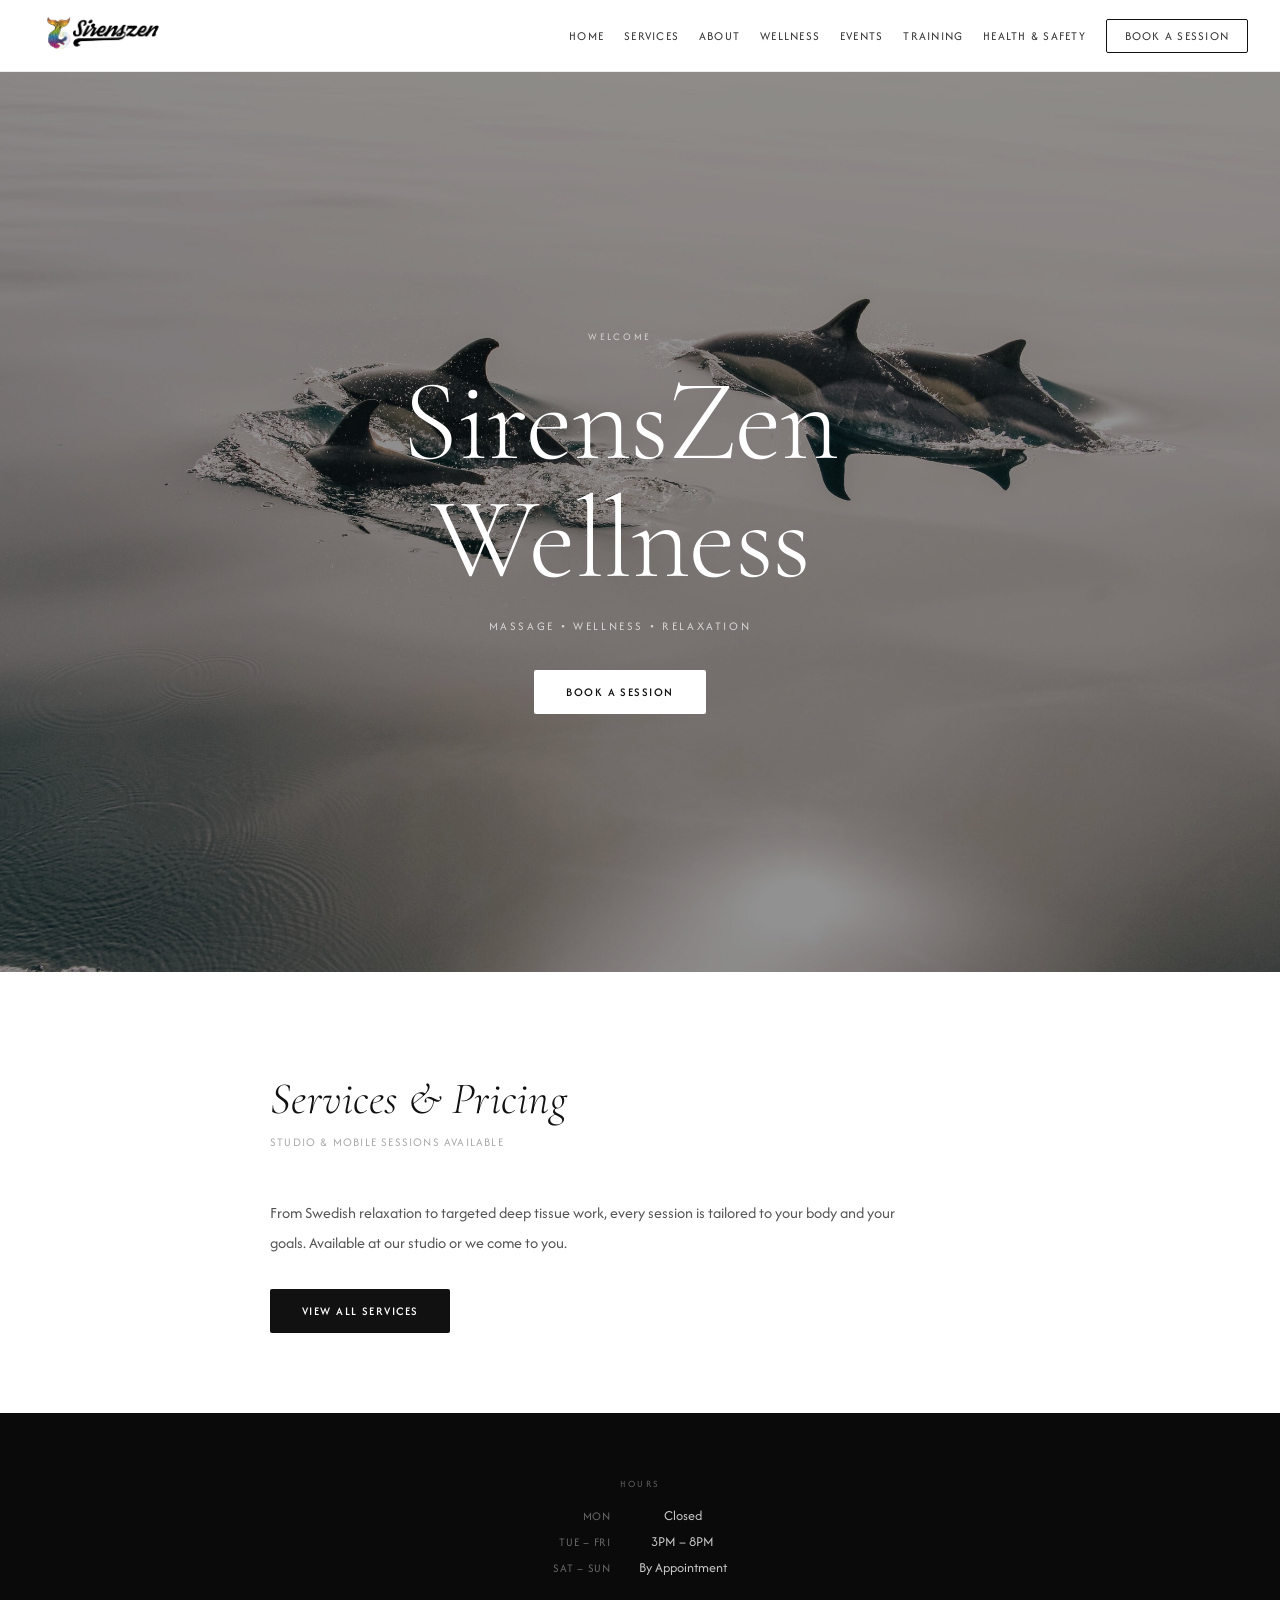
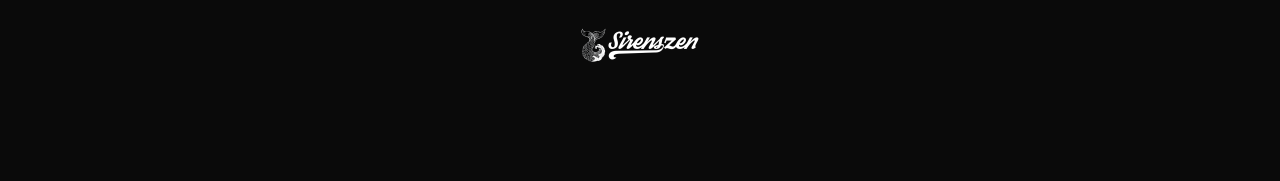
==== index.html @ 2747939c "site updated" ====
<!DOCTYPE html>
<html lang="en">
<head>
  <meta charset="UTF-8">
  <meta name="viewport" content="width=device-width, initial-scale=1.0">
  <title>SirensZen Massage &amp; Wellness | Baltimore, MD</title>
  <meta name="description" content="Baltimore's premier massage therapy studio. Swedish, deep tissue, prenatal & mobile sessions. Book your moment of total relaxation with SirensZen.">
  <link rel="canonical" href="https://sirenszenwellness.com/">
  <meta name="robots" content="index, follow">
  <meta name="theme-color" content="#0a0a0a">
  <meta property="og:type" content="website">
  <meta property="og:site_name" content="SirensZen Massage & Wellness">
  <meta property="og:url" content="https://sirenszenwellness.com/">
  <meta property="og:title" content="SirensZen Massage & Wellness | Baltimore, MD">
  <meta property="og:description" content="Baltimore's premier massage therapy studio. Swedish, deep tissue, prenatal & mobile sessions. Book your moment of total relaxation with SirensZen.">
  <meta property="og:image" content="https://sirenszenwellness.com/img/color.png">
  <meta name="twitter:card" content="summary_large_image">
  <meta name="twitter:title" content="SirensZen Massage & Wellness | Baltimore, MD">
  <meta name="twitter:description" content="Baltimore's premier massage therapy studio. Swedish, deep tissue, prenatal & mobile sessions. Book your moment of total relaxation with SirensZen.">
  <meta name="twitter:image" content="https://sirenszenwellness.com/img/color.png">
  <link rel="icon" href="favicon.ico" type="image/x-icon">
  <link rel="apple-touch-icon" href="apple-touch-icon.png">
  <link href="https://fonts.googleapis.com/css2?family=Afacad+Flux:wght@100..1000&family=Cormorant+Garamond:ital,wght@0,300;0,400;1,300;1,400&display=swap" rel="stylesheet">
  <link rel="stylesheet" href="site/styles.css">
  <script type="application/ld+json">
  {
    "@context": "https://schema.org",
    "@type": "LocalBusiness",
    "name": "SirensZen Massage & Wellness",
    "url": "https://sirenszenwellness.com/",
    "telephone": "+14439395144",
    "email": "sirenszenmassage@gmail.com",
    "image": "https://sirenszenwellness.com/img/color.png",
    "description": "Baltimore's premier massage therapy studio offering Swedish, deep tissue, prenatal, and mobile massage sessions.",
    "address": {
      "@type": "PostalAddress",
      "addressLocality": "Baltimore",
      "addressRegion": "MD",
      "addressCountry": "US"
    },
    "openingHoursSpecification": [
      {
        "@type": "OpeningHoursSpecification",
        "dayOfWeek": ["Tuesday", "Wednesday", "Thursday", "Friday"],
        "opens": "15:00",
        "closes": "20:00"
      },
      {
        "@type": "OpeningHoursSpecification",
        "dayOfWeek": ["Saturday", "Sunday"],
        "description": "By Appointment"
      }
    ],
    "hasOfferCatalog": {
      "@type": "OfferCatalog",
      "name": "Massage Services",
      "itemListElement": [
        {"@type": "Offer", "itemOffered": {"@type": "Service", "name": "Swedish Massage"}},
        {"@type": "Offer", "itemOffered": {"@type": "Service", "name": "Deep Tissue Massage"}},
        {"@type": "Offer", "itemOffered": {"@type": "Service", "name": "Prenatal Massage"}},
        {"@type": "Offer", "itemOffered": {"@type": "Service", "name": "Sports Massage"}},
        {"@type": "Offer", "itemOffered": {"@type": "Service", "name": "Trigger Point Therapy"}},
        {"@type": "Offer", "itemOffered": {"@type": "Service", "name": "Reflexology"}},
        {"@type": "Offer", "itemOffered": {"@type": "Service", "name": "Myofascial Release"}},
        {"@type": "Offer", "itemOffered": {"@type": "Service", "name": "Mobile Massage"}}
      ]
    }
  }
  </script>
  <script type="application/ld+json">
  {
    "@context": "https://schema.org",
    "@type": "BreadcrumbList",
    "itemListElement": [
      {"@type": "ListItem", "position": 1, "name": "Home", "item": "https://sirenszenwellness.com/"},
      {"@type": "ListItem", "position": 2, "name": "Services", "item": "https://sirenszenwellness.com/services.html"},
      {"@type": "ListItem", "position": 3, "name": "About", "item": "https://sirenszenwellness.com/about.html"},
      {"@type": "ListItem", "position": 4, "name": "Wellness", "item": "https://sirenszenwellness.com/wellness.html"},
      {"@type": "ListItem", "position": 5, "name": "Events", "item": "https://sirenszenwellness.com/events.html"},
      {"@type": "ListItem", "position": 6, "name": "Training", "item": "https://sirenszenwellness.com/training.html"},
      {"@type": "ListItem", "position": 7, "name": "Health & Safety", "item": "https://sirenszenwellness.com/health-safety.html"},
      {"@type": "ListItem", "position": 8, "name": "Book a Session", "item": "https://sirenszenwellness.com/book.html"}
    ]
  }
  </script>
</head>
<body>

<header class="top-nav">
  <div class="logo">
    <a href="index.html"><img src="img/color.png" alt="Sirenszen Wellness Logo"></a>
  </div>
  <button class="nav-toggle" aria-label="Toggle navigation" aria-expanded="false">
    <span></span><span></span><span></span>
  </button>
  <nav id="main-nav">
    <a href="index.html">Home</a>
    <a href="services.html">Services</a>
    <a href="about.html">About</a>
    <a href="wellness.html">Wellness</a>
    <a href="events.html">Events</a>
    <a href="training.html">Training</a>
    <a href="health-safety.html">Health &amp; Safety</a>
    <a href="https://forms.gle/J6xCLqXPnUwk227q6" target="_blank" class="nav-book">Book a Session</a>
  </nav>
</header>

<main>

  <!-- Hero -->
  <section id="home">
    <div class="hero-content">
      <p class="hero-eyebrow">Welcome</p>
      <h1 class="hero-title">SirensZen<br>Wellness</h1>
      <p class="hero-sub">Massage &bull; Wellness &bull; Relaxation</p>
      <a href="https://forms.gle/J6xCLqXPnUwk227q6" class="btn-primary" target="_blank">Book a Session</a>
    </div>
    <div class="scroll-indicator">
      <span>Scroll</span>
      <svg viewBox="0 0 24 24"><polyline points="6 9 12 15 18 9"></polyline></svg>
    </div>
  </section>

  <!-- Services Teaser -->
  <section class="services-teaser reveal">
    <div class="services-teaser-text">
      <h2 class="section-heading">Services &amp; Pricing</h2>
      <p class="section-sub">Studio &amp; mobile sessions available</p>
      <p class="page-intro" style="margin-bottom: 32px;">From Swedish relaxation to targeted deep tissue work, every session is tailored to your body and your goals. Available at our studio or we come to you.</p>
      <a href="services.html" class="btn-dark">View All Services</a>
    </div>
  </section>

</main>

<footer>
  <div class="footer-inner">
    <div class="footer-hours reveal">
      <div class="footer-label">Hours</div>
      <div class="hours-grid">
        <span class="day">Mon</span>        <span class="time">Closed</span>
        <span class="day">Tue – Fri</span>  <span class="time">3PM – 8PM</span>
        <span class="day">Sat – Sun</span>  <span class="time">By Appointment</span>
      </div>
    </div>
    <div class="footer-logo reveal">
      <img src="img/1-color-ko.png" alt="Sirenszen Wellness">
    </div>
    <div class="footer-contact reveal">
      <a href="tel:+14439395144">(443) 939-5144</a>
      <a href="mailto:sirenszenmassage@gmail.com">sirenszenmassage@gmail.com</a>
    </div>
  </div>
</footer>

<script src="site/scroll.js"></script>

</body>
</html>
---- site/styles.css ----
/* ── Base ── */
html { scroll-behavior: smooth; }
*, *::before, *::after { box-sizing: border-box; margin: 0; padding: 0; }

body {
  font-family: "Afacad Flux", sans-serif;
  font-optical-sizing: auto;
  color: #111;
  background: #fff;
}

/* ── Nav ── */
.top-nav {
  position: fixed;
  top: 0; width: 100%;
  background: rgba(255,255,255,0.96);
  backdrop-filter: blur(14px);
  -webkit-backdrop-filter: blur(14px);
  display: flex;
  justify-content: space-between;
  align-items: center;
  padding: 0 32px;
  height: 72px;
  z-index: 1000;
  border-bottom: 1px solid rgba(0,0,0,0.07);
}

.top-nav .logo img { height: 54px; }

.top-nav nav {
  display: flex;
  align-items: center;
  gap: 20px;
}

nav a {
  color: #333;
  text-decoration: none;
  font-size: 0.77rem;
  letter-spacing: 0.1em;
  text-transform: uppercase;
  transition: color 0.2s;
}
nav a:hover { color: #111; }

.nav-phone {
  color: #888 !important;
  font-size: 0.77rem !important;
}
.nav-phone:hover { color: #111 !important; }

.nav-book {
  border: 1px solid #111;
  padding: 8px 18px;
  border-radius: 2px;
  letter-spacing: 0.1em;
  transition: background 0.2s, color 0.2s !important;
}
.nav-book:hover {
  background: #111;
  color: #fff !important;
}

/* ── Hero ── */
#home {
  display: flex;
  align-items: center;
  justify-content: center;
  min-height: 100vh;
  background-image: url('../img/dolphins.jpg');
  background-size: cover;
  background-position: center 50%;
  color: #fff;
  position: relative;
  overflow: hidden;
}

#home::before {
  content: "";
  position: absolute;
  inset: 0;
  background: rgba(0,0,0,0.42);
  z-index: 1;
}

#home > * { position: relative; z-index: 2; }

.hero-content { text-align: center; padding: 0 24px; }

.hero-eyebrow {
  font-size: 0.65rem;
  letter-spacing: 0.26em;
  text-transform: uppercase;
  opacity: 0.65;
  margin-bottom: 20px;
}

.hero-title {
  font-family: "Cormorant Garamond", Georgia, serif;
  font-size: clamp(3.5rem, 9vw, 8rem);
  font-weight: 300;
  line-height: 1.02;
  letter-spacing: -0.01em;
  margin-bottom: 20px;
}

.hero-sub {
  font-size: 0.75rem;
  letter-spacing: 0.22em;
  text-transform: uppercase;
  opacity: 0.7;
  margin-bottom: 36px;
}

/* ── Scroll indicator ── */
.scroll-indicator {
  position: absolute;
  bottom: 28px;
  left: 50%;
  transform: translateX(-50%);
  z-index: 2;
  color: rgba(255,255,255,0.55);
  display: flex;
  flex-direction: column;
  align-items: center;
  gap: 5px;
  font-size: 0.58rem;
  letter-spacing: 0.18em;
  text-transform: uppercase;
  animation: scrollBounce 2.4s ease-in-out infinite;
}
.scroll-indicator svg {
  width: 16px; height: 16px;
  fill: none; stroke: currentColor;
  stroke-width: 2.5; stroke-linecap: round; stroke-linejoin: round;
}
@keyframes scrollBounce {
  0%, 100% { transform: translateX(-50%) translateY(0); opacity: 0.55; }
  50%       { transform: translateX(-50%) translateY(8px); opacity: 0.9; }
}

/* ── Button ── */
.btn-primary {
  display: inline-block;
  padding: 14px 32px;
  color: #111;
  background: #fff;
  border-radius: 2px;
  text-transform: uppercase;
  text-decoration: none;
  letter-spacing: 0.12em;
  font-size: 0.75rem;
  font-weight: 500;
  transition: background 0.2s, transform 0.22s, box-shadow 0.22s;
  position: relative; z-index: 2;
}
.btn-primary:hover {
  background: #f0f0f0;
  color: #111;
  text-decoration: none;
  transform: translateY(-2px);
  box-shadow: 0 12px 36px rgba(0,0,0,0.2);
}

/* ── Main ── */
main { padding-top: 72px; }

/* ── Section typography ── */
.section-heading {
  font-family: "Cormorant Garamond", Georgia, serif;
  font-size: clamp(1.8rem, 3.5vw, 2.8rem);
  font-weight: 300;
  font-style: italic;
  color: #111;
  letter-spacing: 0.01em;
  margin-bottom: 8px;
}

.section-sub {
  font-size: 0.75rem;
  letter-spacing: 0.1em;
  text-transform: uppercase;
  color: #aaa;
  margin-bottom: 48px;
}

/* ── Services Section ── */
.services-section {
  max-width: 1440px;
  margin: 0 auto;
  padding: 100px 60px 80px;
}

/* ── Pricing Cards ── */
.pricing-block {
  margin-bottom: 96px;
}

.pricing-cards {
  display: grid;
  grid-template-columns: repeat(4, 1fr);
  gap: 16px;
}

.pricing-card {
  border: 1px solid #e4e4e4;
  border-radius: 8px;
  padding: 32px 28px;
  background: #fff;
  transition: box-shadow 0.25s ease, transform 0.25s ease;
}
.pricing-card:hover {
  box-shadow: 0 8px 40px rgba(0,0,0,0.08);
  transform: translateY(-3px);
}

.pricing-card.featured {
  background: #111;
  border-color: #111;
  color: #fff;
}
.pricing-card.featured:hover {
  box-shadow: 0 8px 40px rgba(0,0,0,0.28);
}

.pricing-card-top {
  display: flex;
  align-items: baseline;
  gap: 6px;
  margin-bottom: 28px;
  flex-wrap: wrap;
}

.pricing-card-num {
  font-family: "Cormorant Garamond", Georgia, serif;
  font-size: 4rem;
  font-weight: 300;
  line-height: 1;
  letter-spacing: -0.02em;
}
.pricing-card.featured .pricing-card-num { color: #fff; }

.pricing-card-unit {
  font-size: 0.68rem;
  letter-spacing: 0.14em;
  text-transform: uppercase;
  color: #aaa;
  align-self: center;
}
.pricing-card.featured .pricing-card-unit { color: rgba(255,255,255,0.45); }

.pricing-badge {
  font-size: 0.55rem;
  letter-spacing: 0.1em;
  text-transform: uppercase;
  background: rgba(255,255,255,0.15);
  color: rgba(255,255,255,0.75);
  padding: 3px 9px;
  border-radius: 20px;
  align-self: center;
}

.pricing-card-rows {
  border-top: 1px solid #ebebeb;
  padding-top: 20px;
  display: flex;
  flex-direction: column;
  gap: 14px;
}
.pricing-card.featured .pricing-card-rows { border-top-color: rgba(255,255,255,0.12); }

.pricing-card-row {
  display: flex;
  justify-content: space-between;
  align-items: baseline;
}

.pricing-card-label {
  font-size: 0.7rem;
  letter-spacing: 0.1em;
  text-transform: uppercase;
  color: #aaa;
}
.pricing-card.featured .pricing-card-label { color: rgba(255,255,255,0.45); }

.pricing-card-price {
  font-size: 1.15rem;
  font-weight: 500;
  letter-spacing: -0.01em;
}
.pricing-card.featured .pricing-card-price { color: #fff; }

/* Mobile pricing */
@media (max-width: 768px) {
  .pricing-cards { grid-template-columns: 1fr 1fr; gap: 12px; }
  .pricing-card { padding: 24px 20px; }
  .pricing-card-num { font-size: 3rem; }
}
@media (max-width: 400px) {
  .pricing-cards { grid-template-columns: 1fr; }
}

/* ── Modality Grid ── */
.modalities-grid {
  display: grid;
  grid-template-columns: repeat(4, 1fr);
  gap: 28px 20px;
}

.modality-card { cursor: default; }

.modality-photo {
  aspect-ratio: 3 / 4;
  overflow: hidden;
  border-radius: 4px;
  margin-bottom: 16px;
  background: #f0f0f0;
}

.modality-photo img {
  width: 100%; height: 100%;
  object-fit: cover;
  display: block;
  transition: transform 0.8s cubic-bezier(0.25, 0.46, 0.45, 0.94);
}

.modality-card:hover .modality-photo img {
  transform: scale(1.06);
}

.modality-name {
  font-size: 0.9rem;
  font-weight: 600;
  letter-spacing: 0.06em;
  text-transform: uppercase;
  color: #111;
  margin-bottom: 6px;
}

.modality-desc {
  font-size: 0.82rem;
  color: #888;
  line-height: 1.65;
}

/* Modality grid responsive */
@media (max-width: 1100px) {
  .modalities-grid { grid-template-columns: repeat(3, 1fr); }
}
@media (max-width: 768px) {
  .modalities-grid { grid-template-columns: repeat(2, 1fr); gap: 20px 14px; }
}

/* ── Scroll Reveal ── */
.reveal {
  opacity: 0;
  transform: translateY(30px);
  transition: opacity 0.6s ease-out, transform 0.6s ease-out;
}
.reveal.in-view { opacity: 1; transform: translateY(0); }

.reveal-stagger > * {
  opacity: 0;
  transform: translateY(20px);
  transition: opacity 0.65s cubic-bezier(0.16,1,0.3,1),
              transform 0.65s cubic-bezier(0.16,1,0.3,1);
}
.reveal-stagger.in-view > * { opacity: 1; transform: translateY(0); }
.reveal-stagger.in-view > *:nth-child(1) { transition-delay: 0ms; }
.reveal-stagger.in-view > *:nth-child(2) { transition-delay: 65ms; }
.reveal-stagger.in-view > *:nth-child(3) { transition-delay: 130ms; }
.reveal-stagger.in-view > *:nth-child(4) { transition-delay: 195ms; }
.reveal-stagger.in-view > *:nth-child(5) { transition-delay: 260ms; }
.reveal-stagger.in-view > *:nth-child(6) { transition-delay: 325ms; }
.reveal-stagger.in-view > *:nth-child(7) { transition-delay: 390ms; }
.reveal-stagger.in-view > *:nth-child(8) { transition-delay: 455ms; }

/* ── Toyin Blockquotes ── */
.toyin-quote {
  margin: 32px 0;
  padding: 24px 28px;
  border-left: 3px solid #111;
  font-family: "Cormorant Garamond", Georgia, serif;
  font-size: clamp(1.15rem, 2vw, 1.35rem);
  font-style: italic;
  font-weight: 300;
  color: #222;
  line-height: 1.7;
  background: transparent;
}

/* ── Footer ── */
footer {
  background: #0a0a0a;
  color: #fff;
  padding: 64px 60px 48px;
}

.footer-inner {
  max-width: 1440px;
  margin: 0 auto;
  display: flex;
  flex-direction: column;
  align-items: center;
  gap: 40px;
  text-align: center;
}

.footer-label {
  font-size: 0.62rem;
  letter-spacing: 0.22em;
  text-transform: uppercase;
  color: rgba(255,255,255,0.35);
  margin-bottom: 16px;
}

.hours-grid {
  display: grid;
  grid-template-columns: auto auto;
  gap: 7px 28px;
  justify-content: center;
}

.hours-grid .day {
  color: rgba(255,255,255,0.38);
  font-size: 0.75rem;
  text-align: right;
  letter-spacing: 0.06em;
  text-transform: uppercase;
  align-self: center;
}

.hours-grid .time {
  font-size: 0.88rem;
  color: rgba(255,255,255,0.78);
  align-self: center;
}

.footer-logo { max-width: 150px; }
.footer-logo img { width: 100%; height: auto; display: block; }

.footer-contact {
  display: flex;
  gap: 36px;
  flex-wrap: wrap;
  justify-content: center;
}

.footer-contact a {
  color: rgba(255,255,255,0.5);
  text-decoration: none;
  font-size: 0.85rem;
  letter-spacing: 0.04em;
  transition: color 0.2s;
}
.footer-contact a:hover { color: #fff; }

/* ── Responsive ── */
@media (max-width: 900px) {
  .services-section { padding: 72px 32px 60px; }
  footer { padding: 48px 32px 36px; }
}

@media (max-width: 600px) {
  .top-nav { padding: 0 18px; height: 60px; }
  .top-nav .logo img { height: 40px; }
  .top-nav nav { gap: 14px; }
  nav a { font-size: 0.7rem; }
  .nav-book { padding: 6px 14px; }
  main { padding-top: 60px; }
  .services-section { padding: 56px 20px 48px; }
  .footer-contact { flex-direction: column; align-items: center; gap: 12px; }
  footer { padding: 48px 20px 36px; }
}

@media (max-width: 480px) {
  .top-nav nav { gap: 10px; }
  .nav-phone { display: none; }
}

/* ── Hamburger toggle ── */
.nav-toggle {
  display: none;
  flex-direction: column;
  justify-content: center;
  gap: 5px;
  width: 36px;
  height: 36px;
  background: none;
  border: none;
  cursor: pointer;
  padding: 4px;
  z-index: 1001;
  flex-shrink: 0;
}
.nav-toggle span {
  display: block;
  width: 22px;
  height: 2px;
  background: #111;
  border-radius: 2px;
  transition: transform 0.3s ease, opacity 0.3s ease;
  transform-origin: center;
}
.nav-toggle.is-active span:nth-child(1) { transform: translateY(7px) rotate(45deg); }
.nav-toggle.is-active span:nth-child(2) { opacity: 0; }
.nav-toggle.is-active span:nth-child(3) { transform: translateY(-7px) rotate(-45deg); }

@media (max-width: 900px) {
  .nav-toggle { display: flex; }
  #main-nav {
    position: fixed;
    top: 72px;
    left: 0;
    width: 100%;
    background: rgba(255,255,255,0.98);
    backdrop-filter: blur(14px);
    -webkit-backdrop-filter: blur(14px);
    flex-direction: column;
    align-items: center;
    gap: 0;
    padding: 12px 0 20px;
    border-bottom: 1px solid rgba(0,0,0,0.07);
    display: none;
    z-index: 999;
  }
  #main-nav.nav-open { display: flex; }
  #main-nav a { width: 100%; text-align: center; padding: 11px 24px; font-size: 0.78rem; }
  .nav-book { margin-top: 6px; border-radius: 2px !important; }
}
@media (max-width: 600px) {
  #main-nav { top: 60px; }
}

/* ── Page hero (interior pages) ── */
.page-hero {
  position: relative;
  min-height: 44vh;
  display: flex;
  align-items: flex-end;
  background-size: cover;
  background-position: center;
  padding: calc(72px + 56px) 60px 56px;
  color: #fff;
  overflow: hidden;
}
.page-hero::before {
  content: "";
  position: absolute;
  inset: 0;
  background: rgba(0,0,0,0.45);
  z-index: 1;
}
.page-hero-content {
  position: relative;
  z-index: 2;
  max-width: 1440px;
  width: 100%;
  margin: 0 auto;
}
.page-hero-eyebrow {
  font-size: 0.62rem;
  letter-spacing: 0.26em;
  text-transform: uppercase;
  opacity: 0.7;
  margin-bottom: 12px;
}
.page-hero-title {
  font-family: "Cormorant Garamond", Georgia, serif;
  font-size: clamp(2.2rem, 5vw, 4rem);
  font-weight: 300;
  line-height: 1.05;
  letter-spacing: -0.01em;
}
@media (max-width: 600px) {
  .page-hero { padding: calc(60px + 40px) 20px 40px; }
}

/* ── Page content ── */
.page-content {
  max-width: 1440px;
  margin: 0 auto;
  padding: 80px 60px;
}
@media (max-width: 900px) { .page-content { padding: 60px 32px; } }
@media (max-width: 600px) { .page-content { padding: 48px 20px; } }

.page-intro {
  max-width: 720px;
  font-size: 1rem;
  line-height: 1.85;
  color: #555;
  margin-bottom: 48px;
}

/* ── CTA buttons ── */
.btn-dark {
  display: inline-block;
  padding: 14px 32px;
  color: #fff;
  background: #111;
  border-radius: 2px;
  text-transform: uppercase;
  text-decoration: none;
  letter-spacing: 0.12em;
  font-size: 0.75rem;
  font-weight: 500;
  transition: background 0.2s, transform 0.22s, box-shadow 0.22s;
}
.btn-dark:hover {
  background: #333;
  color: #fff;
  text-decoration: none;
  transform: translateY(-2px);
  box-shadow: 0 8px 24px rgba(0,0,0,0.15);
}

/* ── Services teaser (index.html) ── */
.services-teaser {
  max-width: 860px;
  margin: 0 auto;
  padding: 100px 60px 80px;
}
.services-teaser-text .page-intro { max-width: 640px; }
@media (max-width: 900px) { .services-teaser { padding: 72px 32px 60px; } }
@media (max-width: 600px) { .services-teaser { padding: 56px 20px 48px; } }

/* ── About page ── */
.about-layout {
  display: grid;
  grid-template-columns: 340px 1fr;
  gap: 60px;
  align-items: start;
}
.about-photo-placeholder {
  width: 100%;
  aspect-ratio: 3/4;
  background: #f0f0f0;
  border-radius: 4px;
  display: flex;
  align-items: center;
  justify-content: center;
  color: #bbb;
  font-size: 0.72rem;
  letter-spacing: 0.1em;
  text-transform: uppercase;
}
.about-bio p {
  font-size: 1rem;
  line-height: 1.9;
  color: #555;
  margin-bottom: 20px;
}
@media (max-width: 900px) {
  .about-layout { grid-template-columns: 1fr; }
  .about-photo-placeholder { max-width: 300px; }
}

/* ── Health & Safety ── */
.safety-list {
  list-style: none;
  display: flex;
  flex-direction: column;
  gap: 18px;
  margin-bottom: 48px;
  max-width: 640px;
}
.safety-list li {
  display: flex;
  gap: 16px;
  align-items: flex-start;
  font-size: 0.95rem;
  line-height: 1.75;
  color: #444;
  padding-bottom: 18px;
  border-bottom: 1px solid #f0f0f0;
}
.safety-list li:last-child { border-bottom: none; }
.safety-list li::before {
  content: "—";
  color: #bbb;
  flex-shrink: 0;
  margin-top: 2px;
}

/* ── Events ── */
.event-types {
  list-style: none;
  display: flex;
  flex-direction: column;
  gap: 0;
  margin-bottom: 48px;
  max-width: 520px;
}
.event-types li {
  display: flex;
  gap: 16px;
  align-items: center;
  font-size: 0.95rem;
  color: #444;
  padding: 16px 0;
  border-bottom: 1px solid #f0f0f0;
}
.event-types li::before {
  content: "";
  width: 5px;
  height: 5px;
  background: #111;
  border-radius: 50%;
  flex-shrink: 0;
}
.newsletter-block {
  margin-top: 64px;
  padding-top: 64px;
  border-top: 1px solid #ebebeb;
  max-width: 560px;
}
.newsletter-label {
  font-size: 0.62rem;
  font-weight: normal;
  font-family: "Afacad Flux", sans-serif;
  letter-spacing: 0.22em;
  text-transform: uppercase;
  color: #aaa;
  margin: 0 0 20px;
}
.newsletter-form {
  display: flex;
  gap: 10px;
  flex-wrap: wrap;
}
.newsletter-form input {
  flex: 1;
  min-width: 140px;
  padding: 12px 16px;
  border: 1px solid #ddd;
  border-radius: 2px;
  font-family: "Afacad Flux", sans-serif;
  font-size: 0.9rem;
  color: #111;
  outline: none;
  transition: border-color 0.2s;
}
.newsletter-form input:focus { border-color: #111; }
.newsletter-form button {
  padding: 12px 24px;
  background: #111;
  color: #fff;
  border: none;
  border-radius: 2px;
  font-family: "Afacad Flux", sans-serif;
  font-size: 0.72rem;
  letter-spacing: 0.1em;
  text-transform: uppercase;
  cursor: pointer;
  transition: background 0.2s;
}
.newsletter-form button:hover { background: #333; }
.newsletter-note {
  margin-top: 20px;
  font-size: 0.82rem;
  color: #888;
  line-height: 1.6;
}

/* ── Wellness page ── */
.wellness-section {
  padding: 40px 0;
  border-top: 1px solid #ebebeb;
}
.wellness-section:first-child { border-top: none; }
.wellness-intro {
  margin-top: 12px;
  margin-bottom: 36px;
  max-width: 680px;
  font-size: 1.05rem;
  line-height: 1.75;
  color: #444;
}

/* Stretch cards */
.stretch-cards { display: flex; flex-direction: column; gap: 20px; max-width: 720px; }
.stretch-card {
  padding: 24px 28px;
  background: #fafafa;
  border-left: 3px solid #111;
  border-radius: 2px;
}
.stretch-name {
  font-family: "Cormorant Garamond", serif;
  font-size: 1.3rem;
  font-weight: 400;
  margin-bottom: 4px;
}
.stretch-purpose { font-size: 0.88rem; color: #888; margin-bottom: 10px; }
.stretch-desc { font-size: 0.97rem; line-height: 1.7; color: #444; }

/* Nutrition grid */
.nutrition-grid {
  display: grid;
  grid-template-columns: repeat(auto-fill, minmax(260px, 1fr));
  gap: 20px;
}
.nutrition-card {
  padding: 22px 24px;
  border: 1px solid #e8e8e8;
  border-radius: 4px;
}
.nutrition-name {
  font-family: "Cormorant Garamond", serif;
  font-size: 1.2rem;
  font-weight: 400;
  margin-bottom: 4px;
}
.nutrition-examples {
  font-size: 0.75rem;
  letter-spacing: 0.07em;
  text-transform: uppercase;
  color: #888;
  margin-bottom: 10px;
}
.nutrition-card p { font-size: 0.94rem; line-height: 1.65; color: #444; }

/* Recipe cards */
.recipe-cards {
  display: grid;
  grid-template-columns: repeat(auto-fill, minmax(300px, 1fr));
  gap: 24px;
}
.recipe-card {
  padding: 28px 28px;
  background: #fafafa;
  border-radius: 4px;
}
.recipe-title {
  font-family: "Cormorant Garamond", serif;
  font-size: 1.35rem;
  font-weight: 400;
  margin-bottom: 6px;
}
.recipe-tagline { font-size: 0.88rem; color: #888; font-style: italic; margin-bottom: 16px; }
.recipe-section-label {
  font-size: 0.72rem;
  letter-spacing: 0.1em;
  text-transform: uppercase;
  color: #888;
  margin-bottom: 8px;
  margin-top: 16px;
}
.recipe-list {
  list-style: none;
  padding: 0;
  display: flex;
  flex-direction: column;
  gap: 5px;
}
.recipe-list li {
  font-size: 0.95rem;
  line-height: 1.5;
  color: #333;
  padding-left: 14px;
  position: relative;
}
.recipe-list li::before {
  content: "–";
  position: absolute;
  left: 0;
  color: #aaa;
}
.recipe-instructions { font-size: 0.95rem; line-height: 1.7; color: #444; }
.wellness-disclaimer {
  margin-top: 48px;
  padding: 20px 24px;
  background: #f5f5f5;
  border-radius: 4px;
  font-size: 0.82rem;
  color: #777;
  line-height: 1.6;
  max-width: 640px;
}

@media (max-width: 600px) {
  .nutrition-grid { grid-template-columns: 1fr; }
  .recipe-cards { grid-template-columns: 1fr; }
}

/* ── Book page ── */
.book-content {
  max-width: 860px;
  margin: 0 auto;
  padding: 80px 60px;
  text-align: center;
}
.book-content .page-intro { margin: 0 auto 48px; text-align: left; }
.book-iframe-wrap { width: 100%; border-radius: 4px; overflow: hidden; background: #fafafa; }
@media (max-width: 600px) { .book-content { padding: 48px 20px; } }
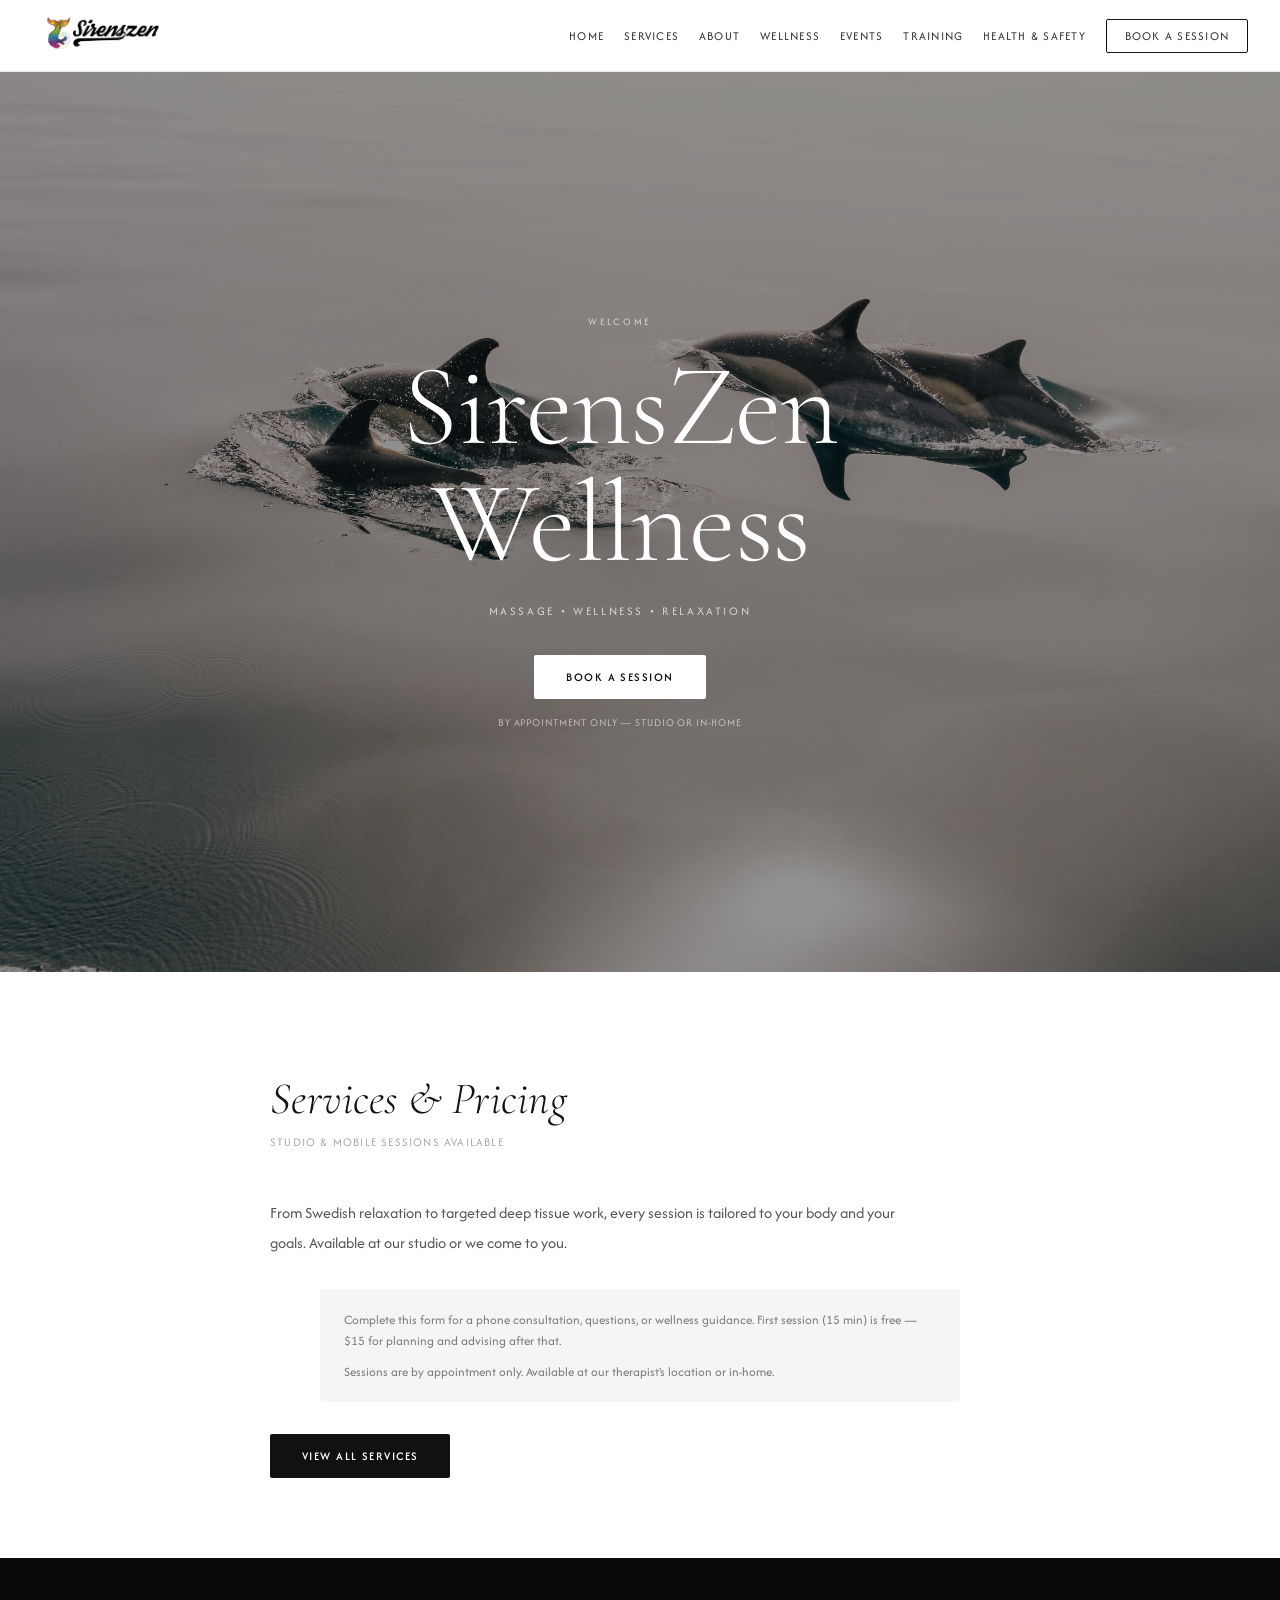
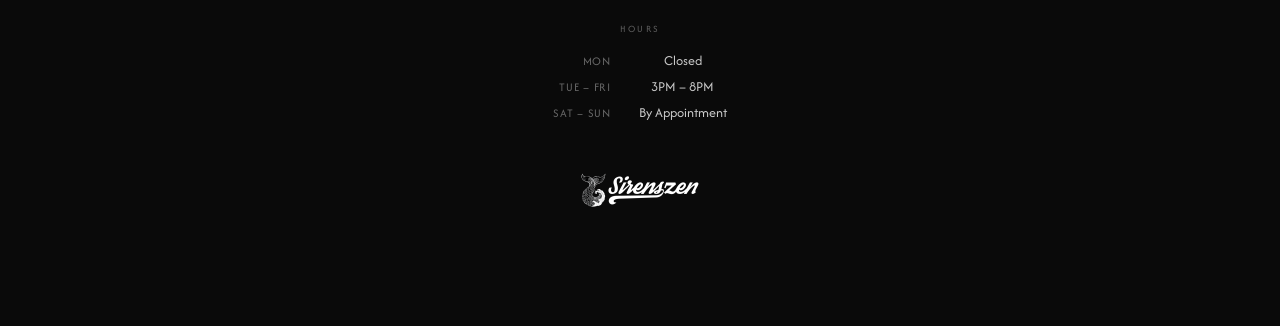
==== commit e2169685: "Add booking/appointment info before Book a Session CTAs Surface phone-consultation pricing and appoi" ====
--- a/index.html
+++ b/index.html
@@ -18,8 +18,8 @@
   <meta name="twitter:title" content="SirensZen Massage & Wellness | Baltimore, MD">
   <meta name="twitter:description" content="Baltimore's premier massage therapy studio. Swedish, deep tissue, prenatal & mobile sessions. Book your moment of total relaxation with SirensZen.">
   <meta name="twitter:image" content="https://sirenszenwellness.com/img/color.png">
-  <link rel="icon" href="favicon.ico" type="image/x-icon">
-  <link rel="apple-touch-icon" href="apple-touch-icon.png">
+  <link rel="icon" href="img/favicon.ico" type="image/x-icon">
+  <link rel="apple-touch-icon" href="img/apple-touch-icon.png">
   <link href="https://fonts.googleapis.com/css2?family=Afacad+Flux:wght@100..1000&family=Cormorant+Garamond:ital,wght@0,300;0,400;1,300;1,400&display=swap" rel="stylesheet">
   <link rel="stylesheet" href="site/styles.css">
   <script type="application/ld+json">
@@ -114,6 +114,7 @@
       <h1 class="hero-title">SirensZen<br>Wellness</h1>
       <p class="hero-sub">Massage &bull; Wellness &bull; Relaxation</p>
       <a href="https://forms.gle/J6xCLqXPnUwk227q6" class="btn-primary" target="_blank">Book a Session</a>
+      <p class="hero-book-note">By appointment only &mdash; studio or in-home</p>
     </div>
     <div class="scroll-indicator">
       <span>Scroll</span>
@@ -127,6 +128,10 @@
       <h2 class="section-heading">Services &amp; Pricing</h2>
       <p class="section-sub">Studio &amp; mobile sessions available</p>
       <p class="page-intro" style="margin-bottom: 32px;">From Swedish relaxation to targeted deep tissue work, every session is tailored to your body and your goals. Available at our studio or we come to you.</p>
+      <div class="booking-note">
+        <p>Complete this form for a phone consultation, questions, or wellness guidance. First session (15 min) is free &mdash; $15 for planning and advising after that.</p>
+        <p>Sessions are by appointment only. Available at our therapist's location or in-home.</p>
+      </div>
       <a href="services.html" class="btn-dark">View All Services</a>
     </div>
   </section>
--- a/site/styles.css
+++ b/site/styles.css
@@ -884,6 +884,29 @@
   .recipe-cards { grid-template-columns: 1fr; }
 }
 
+/* ── Booking note ── */
+.booking-note {
+  margin: 0 auto 32px;
+  padding: 20px 24px;
+  background: #f5f5f5;
+  border-radius: 4px;
+  font-size: 0.82rem;
+  color: #777;
+  line-height: 1.6;
+  max-width: 640px;
+  text-align: left;
+}
+.booking-note p { margin-bottom: 10px; }
+.booking-note p:last-child { margin-bottom: 0; }
+
+.hero-book-note {
+  margin-top: 16px;
+  font-size: 0.68rem;
+  letter-spacing: 0.08em;
+  text-transform: uppercase;
+  opacity: 0.55;
+}
+
 /* ── Book page ── */
 .book-content {
   max-width: 860px;
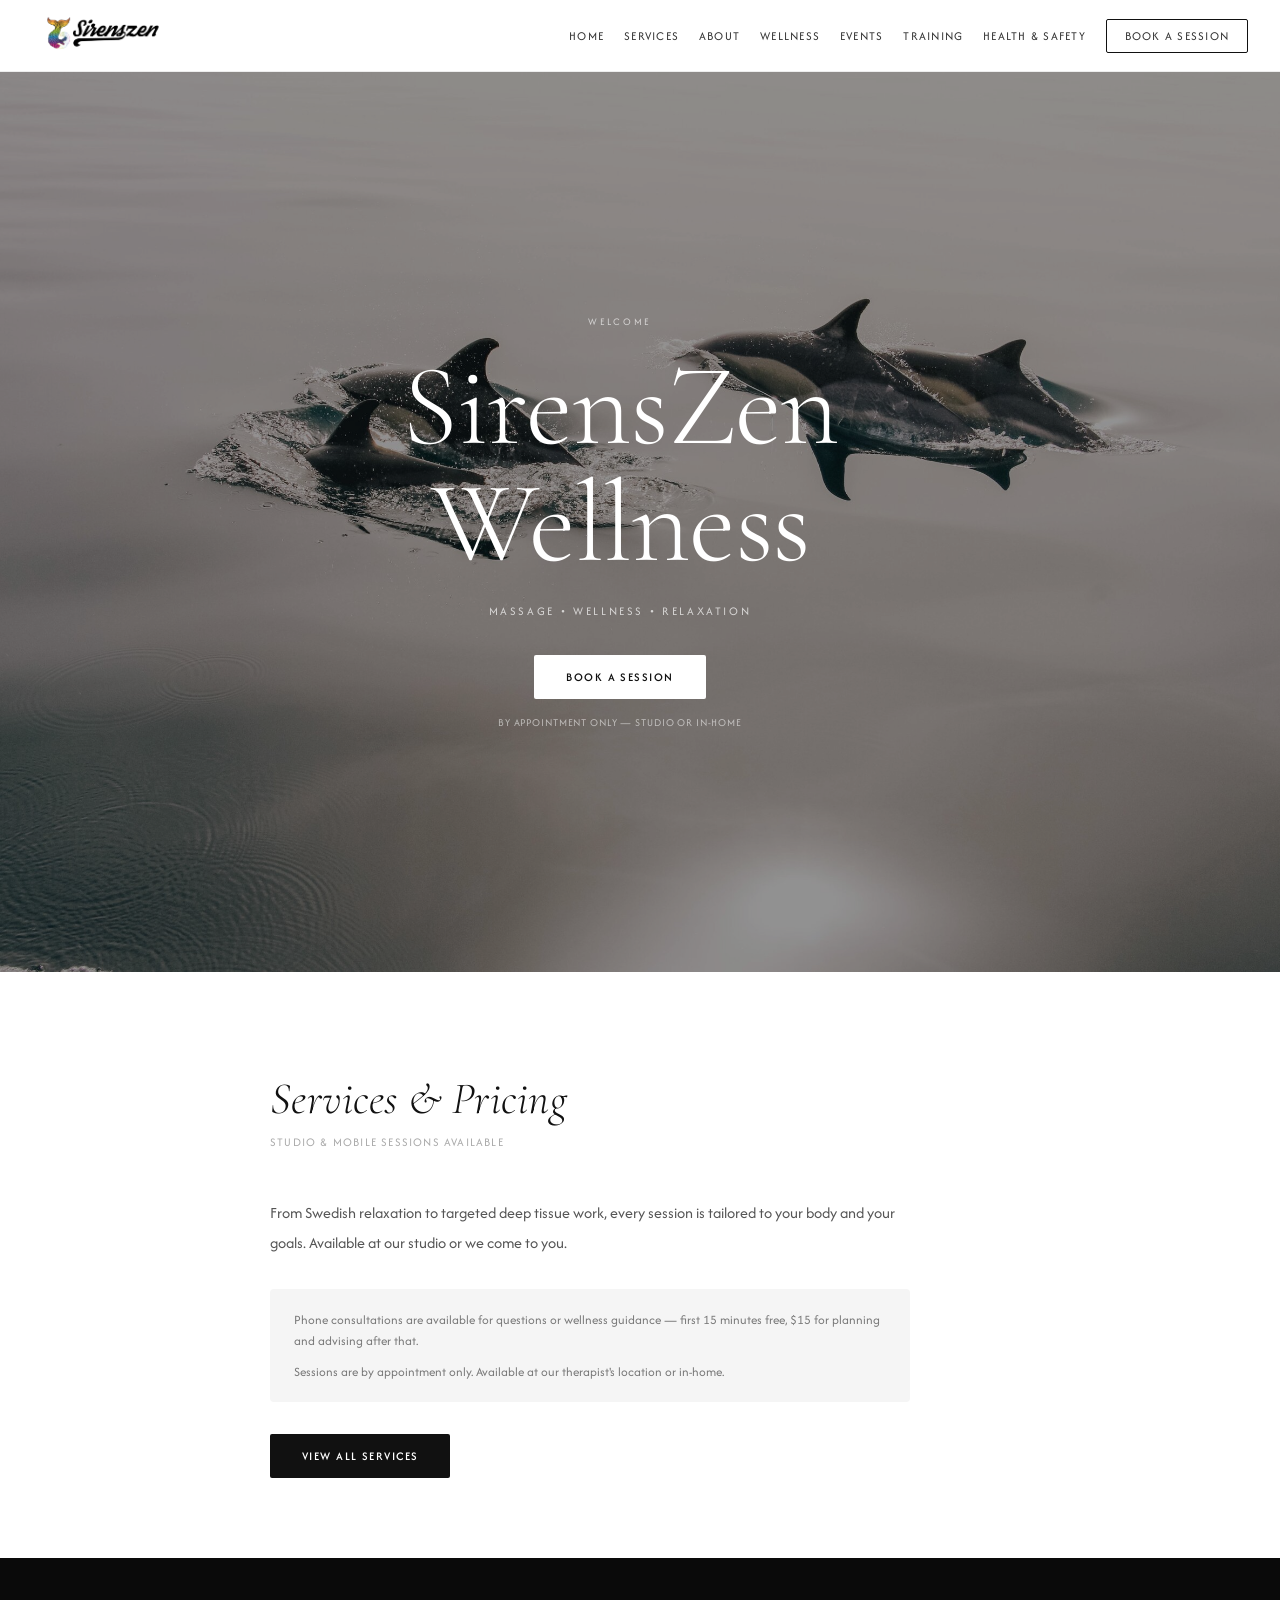
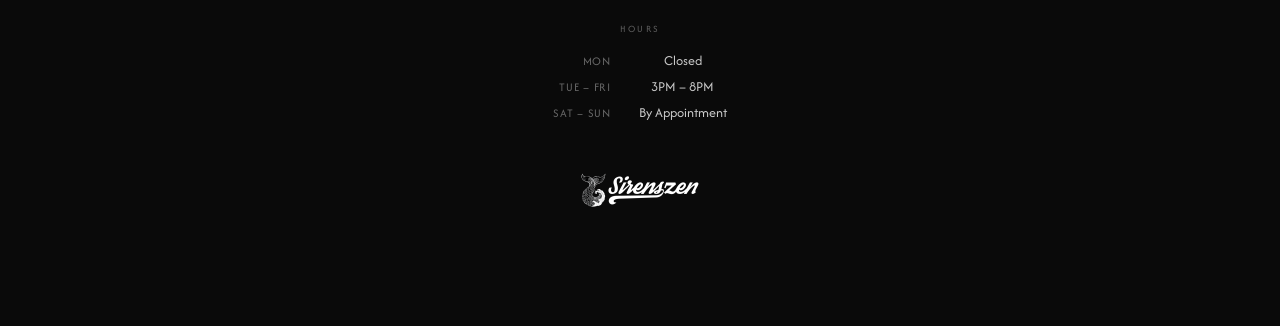
==== commit e53c4e26: "Reword homepage teaser note to not reference a nonexistent form The note sits above "View All Servic" ====
--- a/index.html
+++ b/index.html
@@ -129,7 +129,7 @@
       <p class="section-sub">Studio &amp; mobile sessions available</p>
       <p class="page-intro" style="margin-bottom: 32px;">From Swedish relaxation to targeted deep tissue work, every session is tailored to your body and your goals. Available at our studio or we come to you.</p>
       <div class="booking-note">
-        <p>Complete this form for a phone consultation, questions, or wellness guidance. First session (15 min) is free &mdash; $15 for planning and advising after that.</p>
+        <p>Phone consultations are available for questions or wellness guidance &mdash; first 15 minutes free, $15 for planning and advising after that.</p>
         <p>Sessions are by appointment only. Available at our therapist's location or in-home.</p>
       </div>
       <a href="services.html" class="btn-dark">View All Services</a>
--- a/site/styles.css
+++ b/site/styles.css
@@ -886,7 +886,7 @@
 
 /* ── Booking note ── */
 .booking-note {
-  margin: 0 auto 32px;
+  margin: 0 0 32px;
   padding: 20px 24px;
   background: #f5f5f5;
   border-radius: 4px;
@@ -899,6 +899,16 @@
 .booking-note p { margin-bottom: 10px; }
 .booking-note p:last-child { margin-bottom: 0; }
 
+.pricing-note {
+  margin: 12px 0 32px;
+  font-size: 0.82rem;
+  color: #777;
+  line-height: 1.6;
+  max-width: 640px;
+}
+.pricing-note p { margin-bottom: 8px; }
+.pricing-note p:last-child { margin-bottom: 0; }
+
 .hero-book-note {
   margin-top: 16px;
   font-size: 0.68rem;
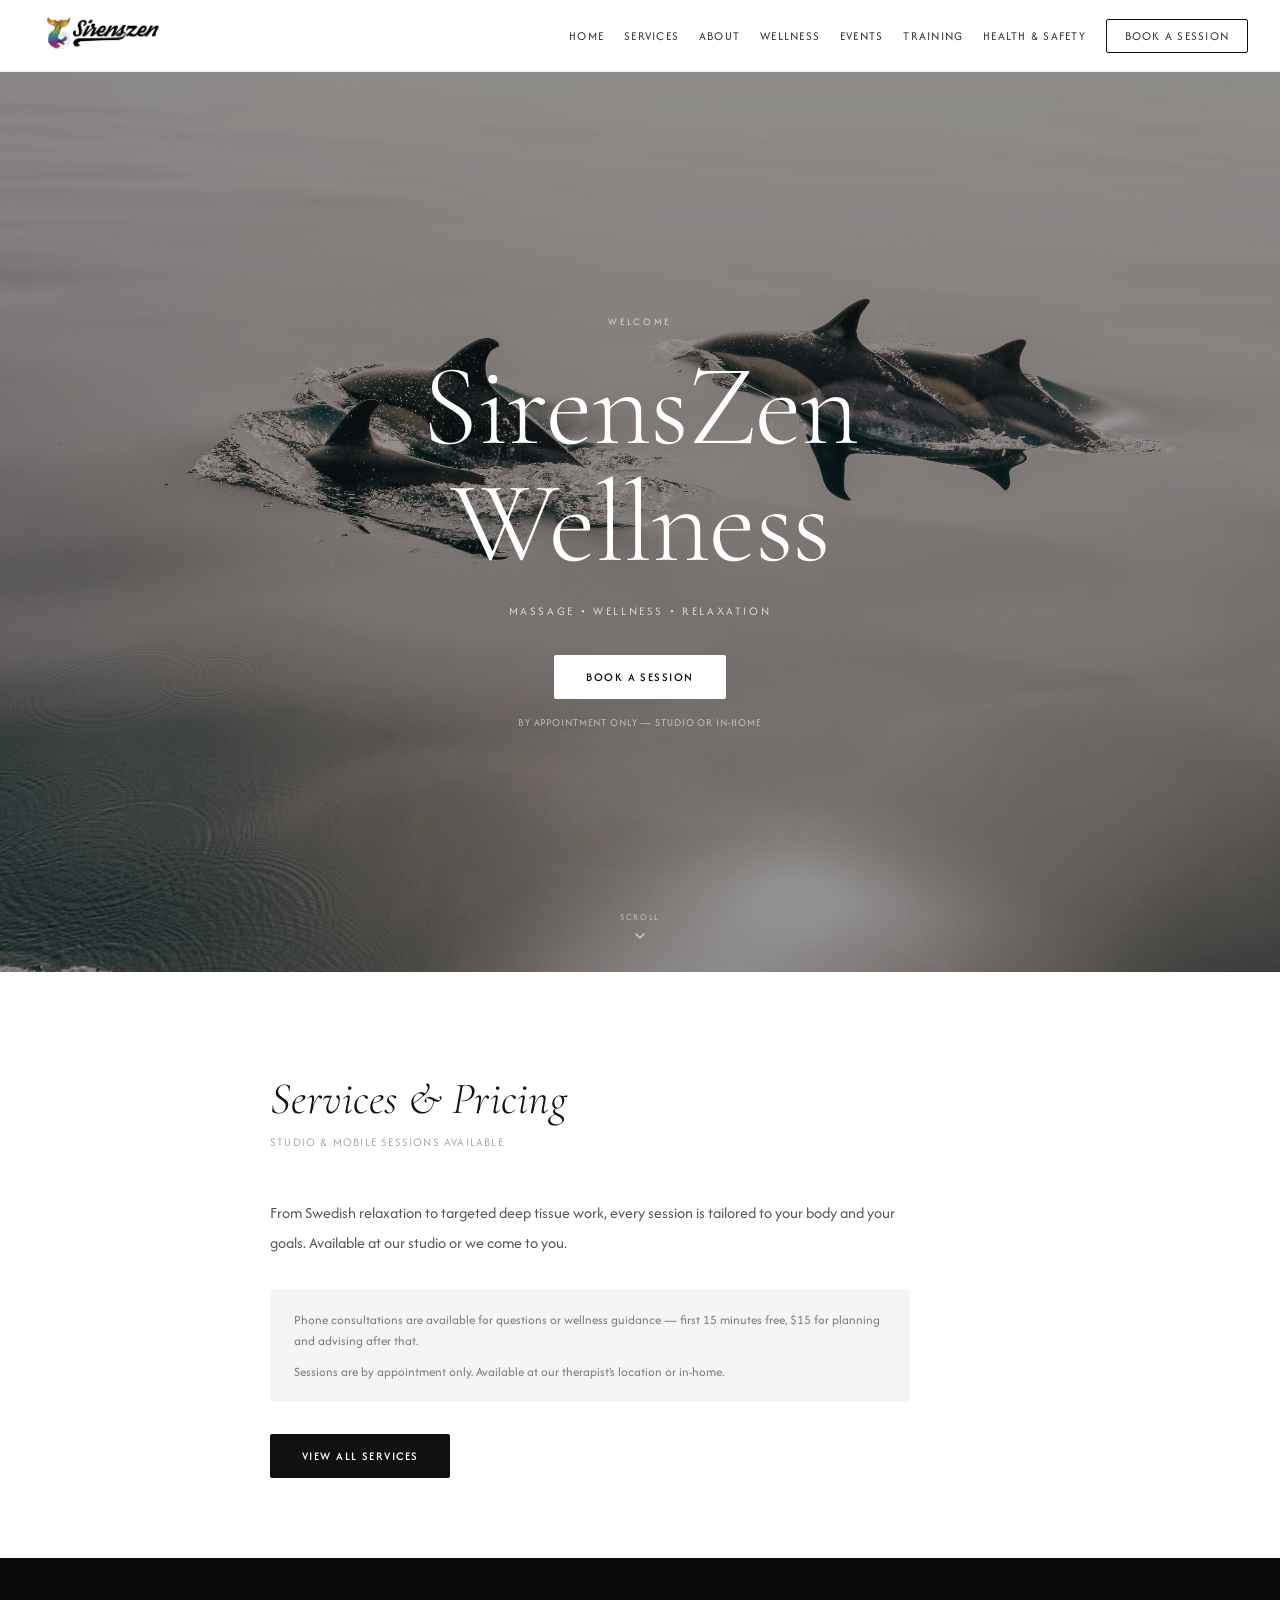
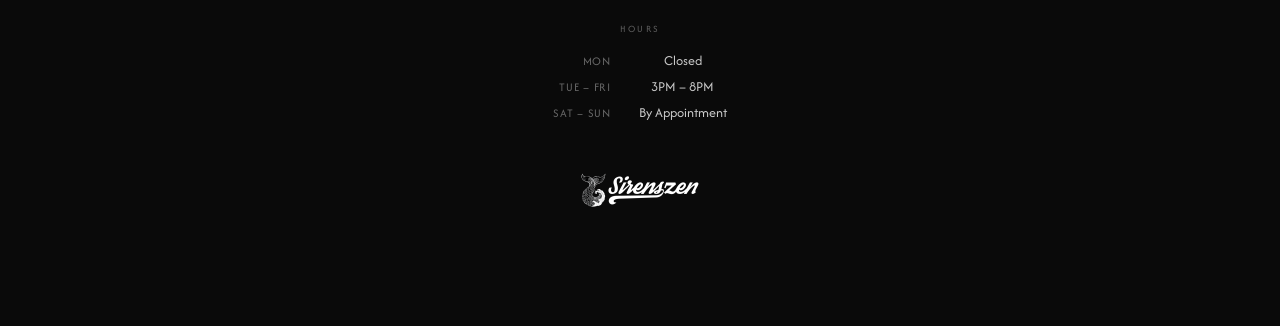
==== commit 150f8929: "SEO/AEO Tier 2, part 1: Service/FAQ schema + expanded thin pages - Add Service + Offer schema to ser" ====
--- a/index.html
+++ b/index.html
@@ -20,6 +20,8 @@
   <meta name="twitter:image" content="https://sirenszenwellness.com/img/color.png">
   <link rel="icon" href="img/favicon.ico" type="image/x-icon">
   <link rel="apple-touch-icon" href="img/apple-touch-icon.png">
+  <link rel="preconnect" href="https://fonts.googleapis.com">
+  <link rel="preconnect" href="https://fonts.gstatic.com" crossorigin>
   <link href="https://fonts.googleapis.com/css2?family=Afacad+Flux:wght@100..1000&family=Cormorant+Garamond:ital,wght@0,300;0,400;1,300;1,400&display=swap" rel="stylesheet">
   <link rel="stylesheet" href="site/styles.css">
   <script type="application/ld+json">
@@ -30,13 +32,21 @@
     "url": "https://sirenszenwellness.com/",
     "telephone": "+14439395144",
     "email": "sirenszenmassage@gmail.com",
-    "image": "https://sirenszenwellness.com/img/color.png",
+    "image": [
+      "https://sirenszenwellness.com/img/color.png",
+      "https://sirenszenwellness.com/img/toyin.jpeg"
+    ],
     "description": "Baltimore's premier massage therapy studio offering Swedish, deep tissue, prenatal, and mobile massage sessions.",
+    "priceRange": "$85-$200",
     "address": {
       "@type": "PostalAddress",
       "addressLocality": "Baltimore",
       "addressRegion": "MD",
       "addressCountry": "US"
+    },
+    "areaServed": {
+      "@type": "Place",
+      "name": "Baltimore, MD and surrounding areas"
     },
     "openingHoursSpecification": [
       {
@@ -88,7 +98,7 @@
 
 <header class="top-nav">
   <div class="logo">
-    <a href="index.html"><img src="img/color.png" alt="Sirenszen Wellness Logo"></a>
+    <a href="index.html"><img src="img/color.png" width="1191" height="454" alt="Sirenszen Wellness Logo"></a>
   </div>
   <button class="nav-toggle" aria-label="Toggle navigation" aria-expanded="false">
     <span></span><span></span><span></span>
@@ -101,7 +111,7 @@
     <a href="events.html">Events</a>
     <a href="training.html">Training</a>
     <a href="health-safety.html">Health &amp; Safety</a>
-    <a href="https://forms.gle/J6xCLqXPnUwk227q6" target="_blank" class="nav-book">Book a Session</a>
+    <a href="https://forms.gle/J6xCLqXPnUwk227q6" target="_blank" rel="noopener" class="nav-book">Book a Session</a>
   </nav>
 </header>
 
@@ -113,7 +123,7 @@
       <p class="hero-eyebrow">Welcome</p>
       <h1 class="hero-title">SirensZen<br>Wellness</h1>
       <p class="hero-sub">Massage &bull; Wellness &bull; Relaxation</p>
-      <a href="https://forms.gle/J6xCLqXPnUwk227q6" class="btn-primary" target="_blank">Book a Session</a>
+      <a href="https://forms.gle/J6xCLqXPnUwk227q6" class="btn-primary" target="_blank" rel="noopener">Book a Session</a>
       <p class="hero-book-note">By appointment only &mdash; studio or in-home</p>
     </div>
     <div class="scroll-indicator">
@@ -149,7 +159,7 @@
       </div>
     </div>
     <div class="footer-logo reveal">
-      <img src="img/1-color-ko.png" alt="Sirenszen Wellness">
+      <img src="img/1-color-ko.png" width="300" height="114" alt="Sirenszen Wellness" loading="lazy">
     </div>
     <div class="footer-contact reveal">
       <a href="tel:+14439395144">(443) 939-5144</a>
--- a/site/styles.css
+++ b/site/styles.css
@@ -25,7 +25,7 @@
   border-bottom: 1px solid rgba(0,0,0,0.07);
 }
 
-.top-nav .logo img { height: 54px; }
+.top-nav .logo img { height: 54px; width: auto; }
 
 .top-nav nav {
   display: flex;
@@ -113,7 +113,7 @@
 }
 
 /* ── Scroll indicator ── */
-.scroll-indicator {
+#home > .scroll-indicator {
   position: absolute;
   bottom: 28px;
   left: 50%;
@@ -463,7 +463,7 @@
 
 @media (max-width: 600px) {
   .top-nav { padding: 0 18px; height: 60px; }
-  .top-nav .logo img { height: 40px; }
+  .top-nav .logo img { height: 40px; width: auto; }
   .top-nav nav { gap: 14px; }
   nav a { font-size: 0.7rem; }
   .nav-book { padding: 6px 14px; }
@@ -779,13 +779,36 @@
 }
 
 /* Stretch cards */
-.stretch-cards { display: flex; flex-direction: column; gap: 20px; max-width: 720px; }
+.stretch-cards {
+  display: flex;
+  flex-direction: column;
+  gap: 20px;
+  max-width: 900px;
+}
 .stretch-card {
-  padding: 24px 28px;
+  display: flex;
+  align-items: center;
+  gap: 28px;
+  padding: 20px 24px;
   background: #fafafa;
-  border-left: 3px solid #111;
-  border-radius: 2px;
-}
+  border-radius: 8px;
+  border: 1px solid #eee;
+}
+.stretch-photo {
+  flex: none;
+  width: 220px;
+  aspect-ratio: 1 / 1;
+  border-radius: 6px;
+  overflow: hidden;
+  background: #fff;
+}
+.stretch-photo img {
+  width: 100%;
+  height: 100%;
+  object-fit: contain;
+  display: block;
+}
+.stretch-text { flex: 1; min-width: 0; padding-left: 20px; border-left: 3px solid #111; }
 .stretch-name {
   font-family: "Cormorant Garamond", serif;
   font-size: 1.3rem;
@@ -794,6 +817,65 @@
 }
 .stretch-purpose { font-size: 0.88rem; color: #888; margin-bottom: 10px; }
 .stretch-desc { font-size: 0.97rem; line-height: 1.7; color: #444; }
+
+/* Full Body Stretch — grouped set, numbered grid */
+.full-body-set {
+  max-width: 900px;
+  margin-top: 24px;
+  background: #f5f5f2;
+  border-radius: 10px;
+  padding: 32px;
+}
+.full-body-grid {
+  display: grid;
+  grid-template-columns: repeat(3, 1fr);
+  gap: 16px;
+  margin-top: 20px;
+}
+.full-body-item {
+  position: relative;
+  background: #fff;
+  border-radius: 6px;
+  overflow: hidden;
+  border: 1px solid #eaeaea;
+}
+.full-body-item .full-body-num {
+  position: absolute;
+  top: 8px;
+  left: 8px;
+  width: 22px;
+  height: 22px;
+  background: #111;
+  color: #fff;
+  border-radius: 50%;
+  display: flex;
+  align-items: center;
+  justify-content: center;
+  font-size: 0.7rem;
+  font-family: "Afacad Flux", sans-serif;
+}
+.full-body-item img {
+  width: 100%;
+  aspect-ratio: 1 / 1;
+  object-fit: contain;
+  display: block;
+  background: #fff;
+}
+.full-body-item .full-body-cap {
+  padding: 8px 10px 12px;
+  font-size: 0.78rem;
+  color: #444;
+  text-align: center;
+}
+
+@media (max-width: 640px) {
+  .stretch-card { flex-direction: column; align-items: stretch; }
+  .stretch-photo { width: 100%; aspect-ratio: 4 / 3; }
+  .stretch-text { padding-left: 0; padding-top: 16px; border-left: none; border-top: 3px solid #111; }
+}
+@media (max-width: 560px) {
+  .full-body-grid { grid-template-columns: repeat(2, 1fr); }
+}
 
 /* Nutrition grid */
 .nutrition-grid {
@@ -925,5 +1007,19 @@
   text-align: center;
 }
 .book-content .page-intro { margin: 0 auto 48px; text-align: left; }
+.book-content .faq-block { margin-left: auto; margin-right: auto; text-align: left; }
 .book-iframe-wrap { width: 100%; border-radius: 4px; overflow: hidden; background: #fafafa; }
 @media (max-width: 600px) { .book-content { padding: 48px 20px; } }
+
+/* ── FAQ ── */
+.faq-block { margin-top: 64px; max-width: 760px; }
+.faq-block.reveal { margin-top: 64px; }
+.faq-item { padding: 22px 0; border-top: 1px solid #ebebeb; }
+.faq-item:last-child { border-bottom: 1px solid #ebebeb; }
+.faq-question {
+  font-family: "Cormorant Garamond", serif;
+  font-size: 1.15rem;
+  font-weight: 500;
+  margin-bottom: 8px;
+}
+.faq-answer { font-size: 0.95rem; line-height: 1.7; color: #444; }
